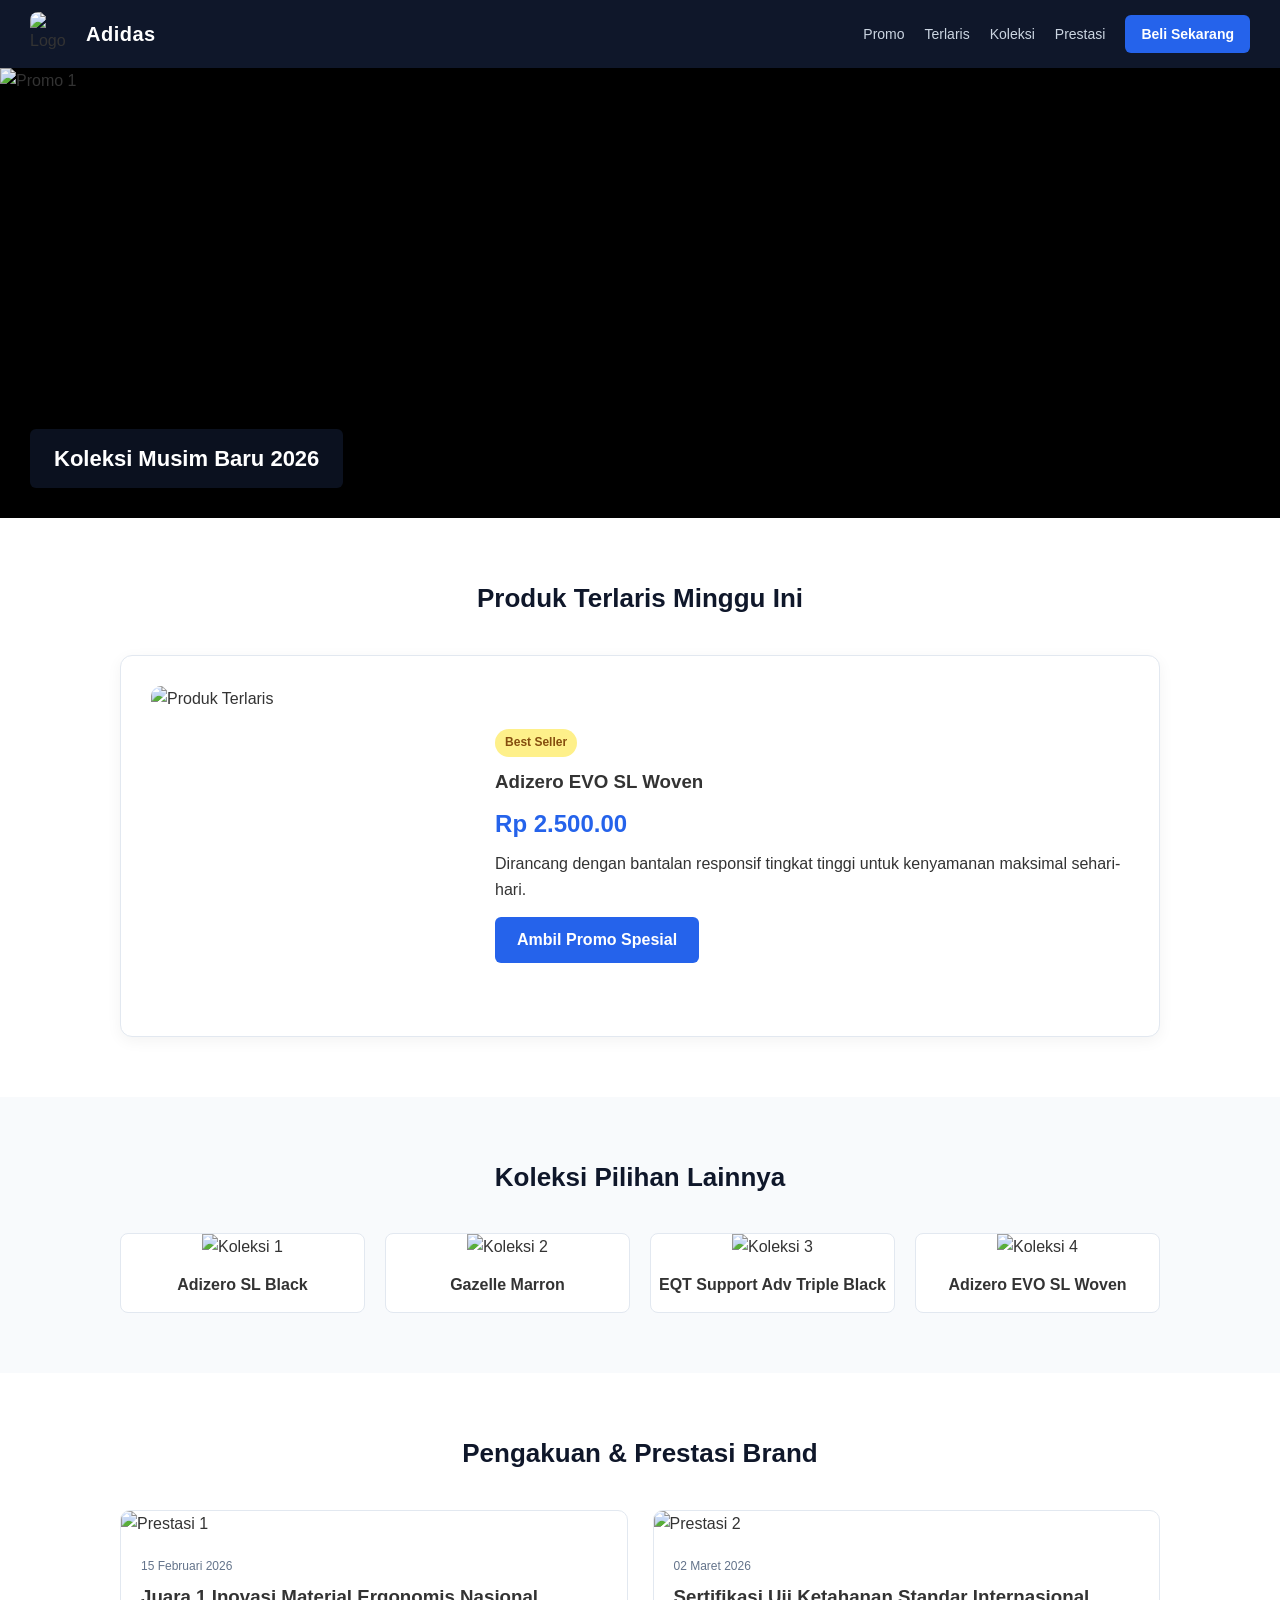
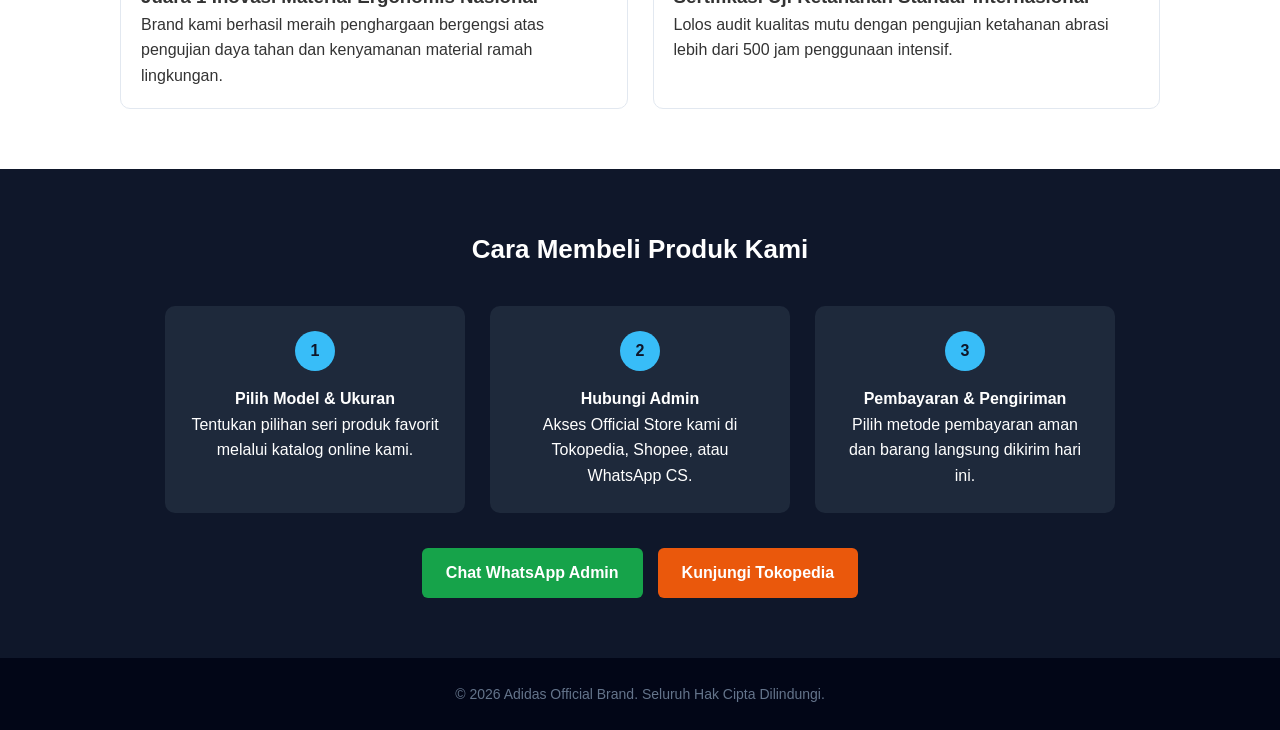
==== index.html @ 7bb712d6 "Menyelesaikan brand landing page dengan carousel, galeri 4 produk, dan artikel prestasi" ====
<!DOCTYPE html>
<html lang="id">
<head>
    <meta charset="UTF-8">
    <meta name="viewport" content="width=device-width, initial-scale=1.0">
    <title>Brand Official Store - Produk Unggulan</title>
    <link rel="stylesheet" href="assets/css/style.css">
</head>
<body>

    <!-- STICKY NAVBAR DENGAN LOGO 1:1 -->
    <header class="navbar">
        <div class="brand-box">
            <img src="assets/images/logo.jpg" alt="Logo Brand" class="brand-logo">
            <span class="brand-name">Adidas</span>
        </div>
        <nav class="nav-links">
            <a href="#promo">Promo</a>
            <a href="#terlaris">Terlaris</a>
            <a href="#koleksi">Koleksi</a>
            <a href="#prestasi">Prestasi</a>
            <a href="#order" class="btn-nav">Beli Sekarang</a>
        </nav>
    </header>

    <main>
        <!-- SECTION 1: IMAGE CAROUSEL (PURE CSS SCROLL-SNAP) -->
        <section id="promo" class="carousel-section">
            <div class="carousel-container">
                <div class="carousel-slider">
                    <div class="carousel-item">
                        <img src="assets/images/banner-1.jpg" alt="Promo 1">
                        <div class="carousel-caption">Koleksi Musim Baru 2026</div>
                    </div>
                    <div class="carousel-item">
                        <img src="assets/images/banner-2.jpg" alt="Promo 2">
                        <div class="carousel-caption">Diskon Terbesar Pekan Ini</div>
                    </div>
                    <div class="carousel-item">
                        <img src="assets/images/banner-3.jpg" alt="Promo 3">
                        <div class="carousel-caption">Kualitas Bahan Premium</div>
                    </div>
                </div>
            </div>
        </section>

        <!-- SECTION 2: PRODUK TERLARIS -->
        <section id="terlaris" class="section">
            <div class="container">
                <h2 class="section-title">Produk Terlaris Minggu Ini</h2>
                <div class="bestseller-card">
                    <img src="assets/images/best-seller.jpg" alt="Produk Terlaris" class="bestseller-img">
                    <div class="bestseller-info">
                        <span class="badge">Best Seller</span>
                        <h3>Adizero EVO SL Woven</h3>
                        <p class="price">Rp 2.500.00</p>
                        <p class="desc">Dirancang dengan bantalan responsif tingkat tinggi untuk kenyamanan maksimal sehari-hari.</p>
                        <a href="#order" class="btn-primary">Ambil Promo Spesial</a>
                    </div>
                </div>
            </div>
        </section>

        <!-- SECTION 3: 4 GAMBAR GALERI PRODUK LAINNYA -->
        <section id="koleksi" class="section section-bg">
            <div class="container">
                <h2 class="section-title">Koleksi Pilihan Lainnya</h2>
                <div class="gallery-grid">
                    <div class="gallery-card">
                        <img src="assets/images/galeri-1.jpg" alt="Koleksi 1">
                        <h4>Adizero SL Black</h4>
                    </div>
                    <div class="gallery-card">
                        <img src="assets/images/galeri-2.jpg" alt="Koleksi 2">
                        <h4>Gazelle Marron</h4>
                    </div>
                    <div class="gallery-card">
                        <img src="assets/images/galeri-3.jpg" alt="Koleksi 3">
                        <h4>EQT Support Adv Triple Black</h4>
                    </div>
                    <div class="gallery-card">
                        <img src="assets/images/galeri-4.jpg" alt="Koleksi 4">
                        <h4>Adizero EVO SL Woven</h4>
                    </div>
                </div>
            </div>
        </section>

        <!-- SECTION 4: 2 POTONGAN ARTIKEL PRESTASI PRODUK -->
        <section id="prestasi" class="section">
            <div class="container">
                <h2 class="section-title">Pengakuan & Prestasi Brand</h2>
                <div class="articles-wrapper">
                    <article class="article-card">
                        <img src="assets/images/prestasi-1.jpg" alt="Prestasi 1" class="article-img">
                        <div class="article-body">
                            <span class="article-date">15 Februari 2026</span>
                            <h3>Juara 1 Inovasi Material Ergonomis Nasional</h3>
                            <p>Brand kami berhasil meraih penghargaan bergengsi atas pengujian daya tahan dan kenyamanan material ramah lingkungan.</p>
                        </div>
                    </article>
                    <article class="article-card">
                        <img src="assets/images/prestasi-2.jpg" alt="Prestasi 2" class="article-img">
                        <div class="article-body">
                            <span class="article-date">02 Maret 2026</span>
                            <h3>Sertifikasi Uji Ketahanan Standar Internasional</h3>
                            <p>Lolos audit kualitas mutu dengan pengujian ketahanan abrasi lebih dari 500 jam penggunaan intensif.</p>
                        </div>
                    </article>
                </div>
            </div>
        </section>

        <!-- SECTION 5: CARA MENDAPATKAN / MEMBELI PRODUK -->
        <section id="order" class="section section-order">
            <div class="container text-center">
                <h2 class="section-title text-white">Cara Membeli Produk Kami</h2>
                <div class="steps-grid">
                    <div class="step-box">
                        <div class="step-num">1</div>
                        <h4>Pilih Model & Ukuran</h4>
                        <p>Tentukan pilihan seri produk favorit melalui katalog online kami.</p>
                    </div>
                    <div class="step-box">
                        <div class="step-num">2</div>
                        <h4>Hubungi Admin</h4>
                        <p>Akses Official Store kami di Tokopedia, Shopee, atau WhatsApp CS.</p>
                    </div>
                    <div class="step-box">
                        <div class="step-num">3</div>
                        <h4>Pembayaran & Pengiriman</h4>
                        <p>Pilih metode pembayaran aman dan barang langsung dikirim hari ini.</p>
                    </div>
                </div>
                <div class="cta-actions">
                    <a href="https://wa.me/" target="_blank" class="btn-whatsapp">Chat WhatsApp Admin</a>
                    <a href="#" class="btn-marketplace">Kunjungi Tokopedia</a>
                </div>
            </div>
        </section>
    </main>

    <!-- FOOTER -->
    <footer class="footer">
        <div class="container">
            <p>&copy; 2026 Adidas Official Brand. Seluruh Hak Cipta Dilindungi.</p>
        </div>
    </footer>

</body>
</html>
---- assets/css/style.css ----
/* 1. RESET & DASAR */
* {
    margin: 0;
    padding: 0;
    box-sizing: border-box;
}

html {
    scroll-behavior: smooth;
}

body {
    font-family: 'Segoe UI', Tahoma, Geneva, Verdana, sans-serif;
    color: #333333;
    line-height: 1.6;
    background-color: #ffffff;
}

.container {
    max-width: 1080px;
    margin: 0 auto;
    padding: 0 20px;
}

.text-center { text-align: center; }
.text-white { color: #ffffff !important; }


/* 2. STICKY NAVBAR DENGAN LOGO 1:1 */
.navbar {
    position: sticky;
    top: 0;
    z-index: 1000;
    background-color: #0f172a;
    display: flex;
    justify-content: space-between;
    align-items: center;
    padding: 12px 30px;
    box-shadow: 0 2px 10px rgba(0, 0, 0, 0.15);
}

.brand-box {
    display: flex;
    align-items: center;
    gap: 12px;
}

/* Kunci Logo 1:1 */
.brand-logo {
    width: 44px;
    height: 44px;
    aspect-ratio: 1 / 1;
    object-fit: cover;
    border-radius: 8px;
}

.brand-name {
    color: #ffffff;
    font-size: 20px;
    font-weight: bold;
    letter-spacing: 0.5px;
}

.nav-links {
    display: flex;
    align-items: center;
    gap: 20px;
}

.nav-links a {
    color: #cbd5e1;
    text-decoration: none;
    font-size: 14px;
    transition: color 0.3s;
}

.nav-links a:hover { color: #38bdf8; }

.btn-nav {
    background-color: #2563eb;
    color: #ffffff !important;
    padding: 8px 16px;
    border-radius: 6px;
    font-weight: bold;
}


/* 3. SECTION 1: PURE CSS CAROUSEL DENGAN SCROLL-SNAP */
.carousel-container {
    width: 100%;
    overflow: hidden;
    background-color: #000000;
}

.carousel-slider {
    display: flex;
    overflow-x: auto;
    scroll-snap-type: x mandatory;
    scroll-behavior: smooth;
    -webkit-overflow-scrolling: touch;
}

.carousel-slide::-webkit-scrollbar {
    height: 6px;
}

.carousel-slide::-webkit-scrollbar-thumb {
    background: #38bdf8;
    border-radius: 4px;
}

.carousel-item {
    flex: 0 0 100%;
    scroll-snap-align: start;
    position: relative;
}

.carousel-item img {
    width: 100%;
    height: 450px;
    object-fit: cover;
    display: block;
}

.carousel-caption {
    position: absolute;
    bottom: 30px;
    left: 30px;
    background: rgba(15, 23, 42, 0.75);
    color: #ffffff;
    padding: 12px 24px;
    border-radius: 6px;
    font-size: 22px;
    font-weight: bold;
}


/* 4. SECTION UMUM */
.section { padding: 60px 0; }
.section-bg { background-color: #f8fafc; }

.section-title {
    font-size: 26px;
    text-align: center;
    margin-bottom: 35px;
    color: #0f172a;
}


/* 5. SECTION 2: PRODUK TERLARIS */
.bestseller-card {
    display: flex;
    align-items: center;
    gap: 35px;
    background: #ffffff;
    border: 1px solid #e2e8f0;
    border-radius: 12px;
    padding: 30px;
    box-shadow: 0 4px 15px rgba(0, 0, 0, 0.05);
}

.bestseller-img {
    width: 320px;
    height: 320px;
    object-fit: cover;
    border-radius: 10px;
}

.badge {
    background: #fef08a;
    color: #854d0e;
    font-size: 12px;
    font-weight: bold;
    padding: 4px 10px;
    border-radius: 20px;
    display: inline-block;
    margin-bottom: 10px;
}

.price {
    font-size: 24px;
    font-weight: bold;
    color: #2563eb;
    margin: 8px 0;
}

.btn-primary {
    display: inline-block;
    background: #2563eb;
    color: #ffffff;
    padding: 10px 22px;
    border-radius: 6px;
    text-decoration: none;
    font-weight: bold;
    margin-top: 15px;
}


/* 6. SECTION 3: GALERI 4 GAMBAR */
.gallery-grid {
    display: grid;
    grid-template-columns: repeat(auto-fit, minmax(220px, 1fr));
    gap: 20px;
}

.gallery-card {
    background: #ffffff;
    border-radius: 8px;
    overflow: hidden;
    border: 1px solid #e2e8f0;
    text-align: center;
    padding-bottom: 15px;
}

.gallery-card img {
    width: 100%;
    height: 200px;
    object-fit: cover;
}

.gallery-card h4 {
    margin-top: 12px;
    font-size: 16px;
}


/* 7. SECTION 4: 2 ARTIKEL PRESTASI */
.articles-wrapper {
    display: grid;
    grid-template-columns: repeat(auto-fit, minmax(320px, 1fr));
    gap: 25px;
}

.article-card {
    background: #ffffff;
    border: 1px solid #e2e8f0;
    border-radius: 10px;
    overflow: hidden;
}

.article-img {
    width: 100%;
    height: 180px;
    object-fit: cover;
}

.article-body { padding: 20px; }

.article-date {
    font-size: 12px;
    color: #64748b;
    margin-bottom: 6px;
    display: block;
}


/* 8. SECTION 5: CARA BELI (ORDER) */
.section-order {
    background-color: #0f172a;
    color: #ffffff;
}

.steps-grid {
    display: flex;
    justify-content: center;
    gap: 25px;
    flex-wrap: wrap;
    margin-bottom: 35px;
}

.step-box {
    background: #1e293b;
    padding: 25px;
    border-radius: 10px;
    flex: 1 1 250px;
    max-width: 300px;
}

.step-num {
    width: 40px;
    height: 40px;
    background: #38bdf8;
    color: #0f172a;
    border-radius: 50%;
    font-weight: bold;
    display: flex;
    align-items: center;
    justify-content: center;
    margin: 0 auto 15px auto;
}

.cta-actions {
    display: flex;
    gap: 15px;
    justify-content: center;
    flex-wrap: wrap;
}

.btn-whatsapp {
    background: #16a34a;
    color: #ffffff;
    padding: 12px 24px;
    border-radius: 6px;
    text-decoration: none;
    font-weight: bold;
}

.btn-marketplace {
    background: #ea580c;
    color: #ffffff;
    padding: 12px 24px;
    border-radius: 6px;
    text-decoration: none;
    font-weight: bold;
}


/* 9. FOOTER */
.footer {
    background: #020617;
    color: #64748b;
    text-align: center;
    padding: 25px 0;
    font-size: 14px;
}
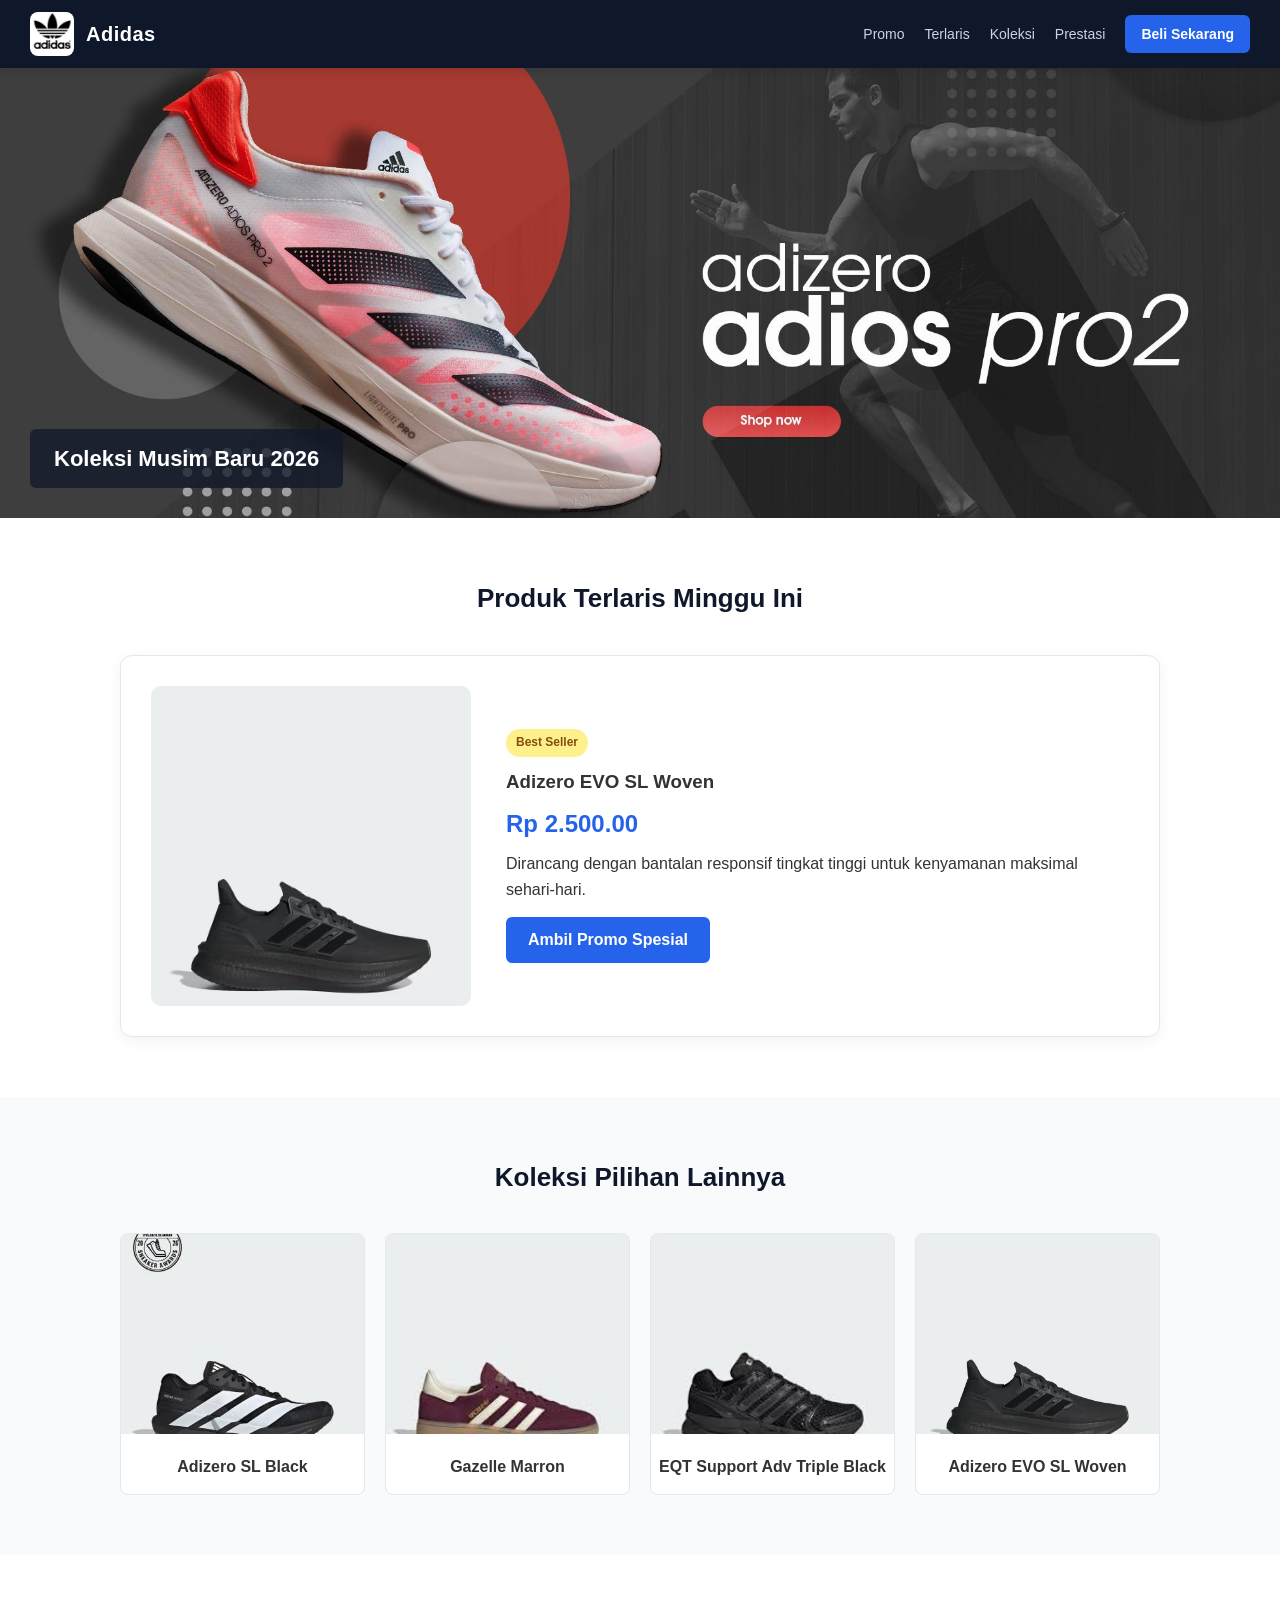
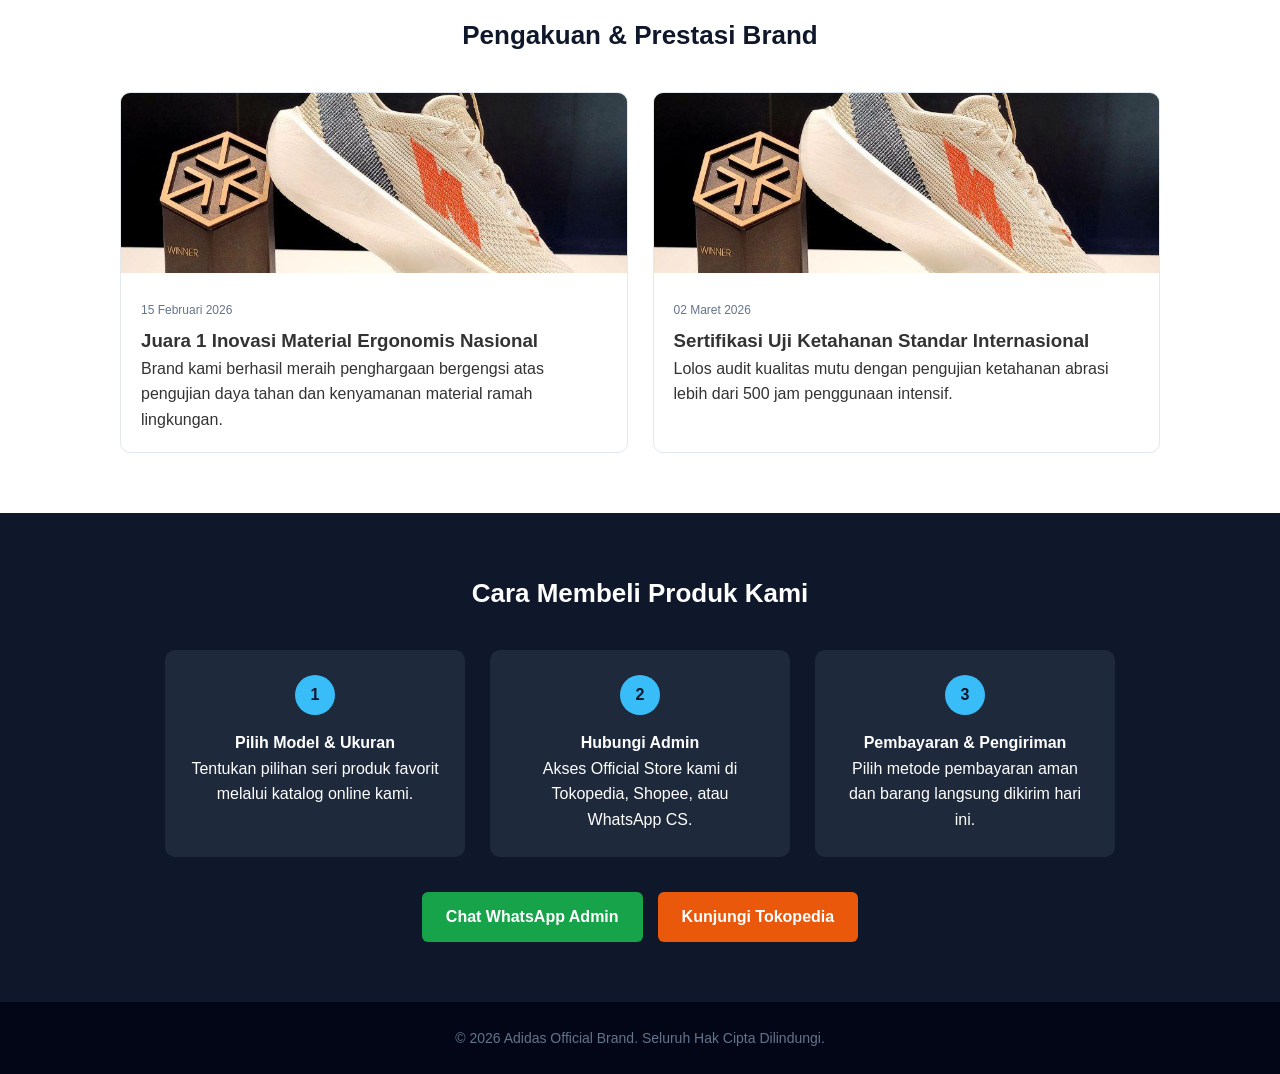
==== commit c81419b6: "Menerapkan responsive web design pure CSS dan mobile hamburger menu" ====
--- a/index.html
+++ b/index.html
@@ -8,18 +8,27 @@
 </head>
 <body>
 
-    <!-- STICKY NAVBAR DENGAN LOGO 1:1 -->
+    <!-- 1. HEADER NAVBAR DENGAN FITUR PURE CSS MOBILE MENU -->
     <header class="navbar">
         <div class="brand-box">
             <img src="assets/images/logo.jpg" alt="Logo Brand" class="brand-logo">
             <span class="brand-name">Adidas</span>
         </div>
-        <nav class="nav-links">
-            <a href="#promo">Promo</a>
-            <a href="#terlaris">Terlaris</a>
-            <a href="#koleksi">Koleksi</a>
-            <a href="#prestasi">Prestasi</a>
-            <a href="#order" class="btn-nav">Beli Sekarang</a>
+    <!-- CHECKBOX TERSEMBUNYI (PENGGANTI LOGIKA JAVASCRIPT)-->
+    <input type="checkbox" id="menu-toggle" class="menu-checkbox">
+<!-- 2. TOMBOL ICON HAMBURGER (GARIS 3) UNTUK HP-->
+    <label for="menu-toggle" class="hamburger">
+        <span></span>
+        <span></span>
+        <span></span>
+    </label>
+    <!-- 3. DAFTAR Tautan Navigasi -->
+    <nav class="nav-links">
+        <a href="#promo">Promo</a>
+        <a href="#terlaris">Terlaris</a>
+        <a href="#koleksi">Koleksi</a>
+        <a href="#prestasi">Prestasi</a>
+        <a href="#order" class="btn-nav">Beli Sekarang</a>
         </nav>
     </header>
 
--- a/assets/css/style.css
+++ b/assets/css/style.css
@@ -322,4 +322,144 @@
     text-align: center;
     padding: 25px 0;
     font-size: 14px;
-} +} 
+/* =====================================================
+   RESPONSIVE DESIGN KHUSUS LAYAR TABLET & SMARTPHONE (< 768px)
+   ===================================================== */
+@media (max-width: 768px) {
+    /* 1. Mengurangi padding section agar lebih pas di layar HP */
+    .section {
+        padding: 40px 0;
+    }
+
+    .container {
+        padding: 0 15px;
+    }
+
+    /* 2. Penyesuaian carousel / banner utama */
+    .carousel-item img {
+        height: 250px;
+    }
+
+    .carousel-caption {
+        font-size: 16px;
+        left: 20px;
+        bottom: 20px;
+        padding: 8px 14px;
+    }
+
+    /* 3. Section terlaris: ubah dari 2 kolom menjadi 1 kolom */
+    .bestseller-card {
+        flex-direction: column;
+        text-align: center;
+        gap: 20px;
+        padding: 20px;
+    }
+
+    .bestseller-img {
+        width: 100%;
+        max-width: 240px;
+        height: auto;
+        aspect-ratio: 1 / 1;
+    }
+
+    /* 4. Galeri produk: 2 gambar per baris */
+    .gallery-grid {
+        grid-template-columns: repeat(2, 1fr);
+        gap: 12px;
+    }
+
+    .gallery-card img {
+        height: 140px;
+    }
+
+    /* 5. Artikel prestasi: menjadi 1 kolom ke bawah */
+    .articles-wrapper {
+        grid-template-columns: 1fr;
+    }
+
+    /* 6. Langkah cara beli */
+    .steps-grid {
+        flex-direction: column;
+        align-items: center;
+    }
+
+    .step-box {
+        width: 100%;
+        max-width: 100%;
+    }
+
+    .cta-actions {
+        flex-direction: column;
+    }
+
+    .btn-whatsapp,.btn-marketplace {
+        width: 100%;
+        text-align: center;
+    }
+}
+/* --- ATURAN DEFAULT (DESKTOP) --- */
+.menu-checkbox {
+    display: none; /* Sembunyikan checkbox asli di semua layar */
+}
+
+.menu-btn {
+    display: none; /* Sembunyikan tombol hamburger di layar komputer */
+    cursor: pointer;
+    flex-direction: column;
+    gap: 5px;
+}
+
+.menu-btn .bar {
+    width: 25px;
+    height: 3px;
+    background-color: #ffffff;
+    border-radius: 2px;
+    transition: all 0.3s ease;
+}
+
+/* --- ATURAN DI DALAM MEDIA QUERY (< 768px) --- */
+@media (max-width: 768px) {
+    /* Munculkan tombol hamburger di HP */
+    .menu-btn {
+        display: flex;
+    }
+
+    /* Sembunyikan daftar navigasi bawaan desktop */
+    .nav-links {
+        display: none;
+        position: absolute;
+        top: 100%;
+        left: 0;
+        width: 100%;
+        background-color: #0f172a;
+        flex-direction: column;
+        align-items: center;
+        padding: 20px 0;
+        gap: 15px;
+        box-shadow: 0 6px 10px rgba(0, 0, 0, 0.2);
+    }
+
+    .nav-links a {
+        font-size: 16px;
+        margin: 0;
+    }
+
+    /* Kunci Pure CSS Toggle (Saat Checkbox Dicentang, Munculkan Menu) */
+    .menu-checkbox:checked ~ .nav-links {
+        display: flex; /* Menu turun dan tampil */
+    }
+
+    /* Efek animasi hamburger berubah menjadi 'X' saat diklik */
+    .menu-checkbox:checked ~ .menu-btn .bar:nth-child(1) {
+        transform: translateY(8px) rotate(45deg);
+    }
+
+    .menu-checkbox:checked ~ .menu-btn .bar:nth-child(2) {
+        opacity: 0;
+    }
+
+    .menu-checkbox:checked ~ .menu-btn .bar:nth-child(3) {
+        transform: translateY(-8px) rotate(-45deg);
+    }
+}
